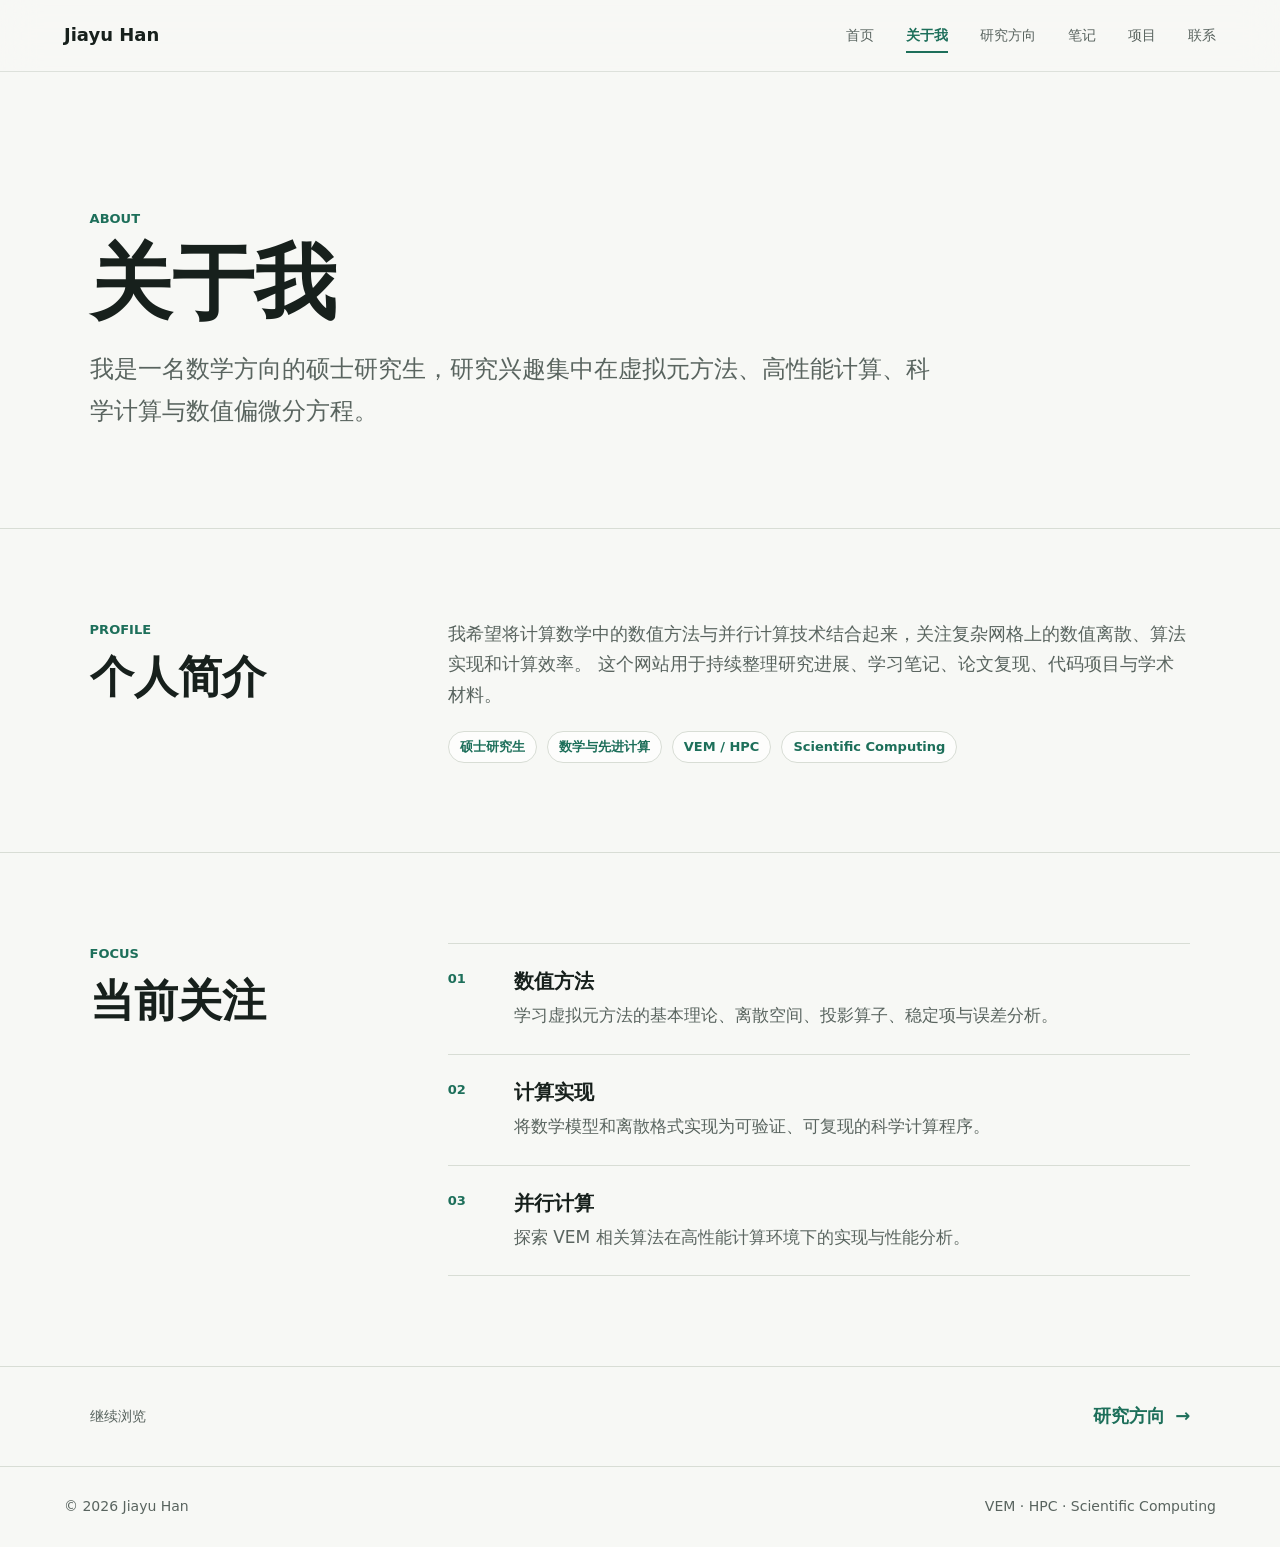
==== about.html @ b0d6ebdd "Build initial personal website" ====
<!doctype html>
<html lang="zh-CN">
  <head>
    <meta charset="UTF-8" />
    <meta name="viewport" content="width=device-width, initial-scale=1.0" />
    <meta name="description" content="关于 Jiayu Han：数学、虚拟元方法与高性能计算。" />
    <title>关于我 | Jiayu Han</title>
    <link rel="stylesheet" href="styles.css" />
  </head>
  <body>
    <header class="site-header">
      <a class="brand" href="index.html">Jiayu Han</a>
      <nav class="nav" aria-label="主导航">
        <a href="index.html">首页</a>
        <a href="about.html" aria-current="page">关于我</a>
        <a href="research.html">研究方向</a>
        <a href="notes.html">笔记</a>
        <a href="projects.html">项目</a>
        <a href="contact.html">联系</a>
      </nav>
    </header>

    <main class="page-main">
      <section class="page-hero">
        <p class="eyebrow">About</p>
        <h1>关于我</h1>
        <p class="page-lead">
          我是一名数学方向的硕士研究生，研究兴趣集中在虚拟元方法、高性能计算、科学计算与数值偏微分方程。
        </p>
      </section>

      <section class="page-section split-layout">
        <div>
          <p class="section-label">Profile</p>
          <h2>个人简介</h2>
        </div>
        <div class="prose">
          <p>
            我希望将计算数学中的数值方法与并行计算技术结合起来，关注复杂网格上的数值离散、算法实现和计算效率。
            这个网站用于持续整理研究进展、学习笔记、论文复现、代码项目与学术材料。
          </p>
          <div class="profile-facts" aria-label="基本信息">
            <span>硕士研究生</span>
            <span>数学与先进计算</span>
            <span>VEM / HPC</span>
            <span>Scientific Computing</span>
          </div>
        </div>
      </section>

      <section class="page-section split-layout">
        <div>
          <p class="section-label">Focus</p>
          <h2>当前关注</h2>
        </div>
        <div class="detail-list">
          <article>
            <span>01</span>
            <div>
              <h3>数值方法</h3>
              <p>学习虚拟元方法的基本理论、离散空间、投影算子、稳定项与误差分析。</p>
            </div>
          </article>
          <article>
            <span>02</span>
            <div>
              <h3>计算实现</h3>
              <p>将数学模型和离散格式实现为可验证、可复现的科学计算程序。</p>
            </div>
          </article>
          <article>
            <span>03</span>
            <div>
              <h3>并行计算</h3>
              <p>探索 VEM 相关算法在高性能计算环境下的实现与性能分析。</p>
            </div>
          </article>
        </div>
      </section>

      <nav class="page-next" aria-label="下一页">
        <span>继续浏览</span>
        <a href="research.html">研究方向</a>
      </nav>
    </main>

    <footer class="site-footer">
      <span>© 2026 Jiayu Han</span>
      <span>VEM · HPC · Scientific Computing</span>
    </footer>
  </body>
</html>
---- styles.css ----
:root {
  color-scheme: light;
  --bg: #f7f8f5;
  --paper: #ffffff;
  --ink: #17201c;
  --muted: #59645f;
  --line: #d8ddd5;
  --green: #1d6f5a;
  --green-dark: #125544;
  --blue: #245c8f;
  --gold: #b8872f;
  --soft-green: #e7f1ec;
  --shadow: 0 24px 70px rgba(33, 43, 38, 0.13);
}

* {
  box-sizing: border-box;
}

html {
  scroll-behavior: smooth;
  scroll-padding-top: 92px;
}

body {
  margin: 0;
  min-height: 100vh;
  background: var(--bg);
  color: var(--ink);
  font-family:
    Inter, ui-sans-serif, system-ui, -apple-system, BlinkMacSystemFont, "Segoe UI",
    "PingFang SC", "Hiragino Sans GB", "Microsoft YaHei", sans-serif;
  line-height: 1.7;
}

a {
  color: inherit;
  text-decoration: none;
}

.site-header {
  position: sticky;
  top: 0;
  z-index: 10;
  display: flex;
  align-items: center;
  justify-content: space-between;
  gap: 24px;
  min-height: 72px;
  padding: 0 clamp(20px, 5vw, 72px);
  border-bottom: 1px solid rgba(216, 221, 213, 0.8);
  background: rgba(247, 248, 245, 0.88);
  backdrop-filter: blur(18px);
}

.brand {
  font-size: 18px;
  font-weight: 760;
}

.nav {
  display: flex;
  align-items: center;
  gap: clamp(14px, 3vw, 32px);
  color: var(--muted);
  font-size: 14px;
  white-space: nowrap;
}

.nav a {
  position: relative;
  padding: 8px 0;
}

.nav a:hover {
  color: var(--green);
}

.nav a[aria-current="page"] {
  color: var(--green);
  font-weight: 760;
}

.nav a[aria-current="page"]::after {
  position: absolute;
  right: 0;
  bottom: 2px;
  left: 0;
  height: 2px;
  background: var(--green);
  content: "";
}

main {
  overflow: hidden;
}

.hero {
  display: grid;
  grid-template-columns: minmax(0, 0.9fr) minmax(340px, 1.1fr);
  align-items: center;
  gap: clamp(34px, 5.5vw, 82px);
  min-height: calc(100vh - 72px);
  padding: clamp(48px, 8vw, 96px) clamp(20px, 5vw, 72px) 44px;
}

.hero-copy {
  max-width: 710px;
}

.eyebrow,
.section-label {
  margin: 0 0 10px;
  color: var(--green);
  font-size: 13px;
  font-weight: 760;
  letter-spacing: 0;
  text-transform: uppercase;
}

h1,
h2,
h3,
p {
  margin-top: 0;
}

h1 {
  max-width: 680px;
  margin-bottom: 24px;
  font-size: clamp(42px, 7vw, 82px);
  line-height: 1.05;
  letter-spacing: 0;
}

h2 {
  margin-bottom: 0;
  font-size: clamp(28px, 4vw, 44px);
  line-height: 1.18;
  letter-spacing: 0;
}

h3 {
  margin-bottom: 10px;
  font-size: 20px;
  line-height: 1.35;
}

.hero-text {
  max-width: 650px;
  margin-bottom: 30px;
  color: var(--muted);
  font-size: clamp(17px, 2vw, 20px);
}

.hero-actions {
  display: flex;
  flex-wrap: wrap;
  gap: 12px;
}

.hero-jump {
  display: grid;
  grid-template-columns: minmax(0, 360px);
  gap: 10px;
  max-width: 360px;
  margin-top: 22px;
}

.hero-jump a {
  display: flex;
  align-items: center;
  gap: 12px;
  min-height: 44px;
  padding: 0 14px;
  border: 1px solid rgba(198, 206, 198, 0.9);
  border-radius: 8px;
  background: rgba(255, 255, 255, 0.72);
  color: var(--ink);
  font-size: 15px;
  font-weight: 720;
  transition:
    border-color 0.18s ease,
    background 0.18s ease,
    transform 0.18s ease;
}

.hero-jump a:hover {
  border-color: rgba(29, 111, 90, 0.55);
  background: var(--soft-green);
  transform: translateY(-1px);
}

.hero-jump span {
  color: var(--green);
  font-size: 12px;
  font-weight: 780;
}

.button {
  display: inline-flex;
  align-items: center;
  justify-content: center;
  min-height: 46px;
  padding: 0 18px;
  border: 1px solid var(--line);
  border-radius: 8px;
  font-weight: 720;
}

.button.primary {
  border-color: var(--green);
  background: var(--green);
  color: #fff;
}

.button.primary:hover {
  background: var(--green-dark);
}

.button.secondary {
  background: var(--paper);
  color: var(--ink);
}

.button:hover {
  transform: translateY(-1px);
}

.visual-panel {
  position: relative;
  min-height: 360px;
  border: 1px solid var(--line);
  border-radius: 8px;
  background:
    linear-gradient(135deg, rgba(255, 255, 255, 0.92), rgba(232, 238, 245, 0.9)),
    var(--paper);
  box-shadow: var(--shadow);
  overflow: hidden;
}

#meshCanvas {
  display: block;
  width: 100%;
  height: min(58vw, 520px);
  min-height: 360px;
}

.visual-caption {
  position: absolute;
  right: 18px;
  bottom: 16px;
  left: 18px;
  z-index: 2;
  display: flex;
  flex-wrap: wrap;
  justify-content: space-between;
  gap: 10px;
  color: rgba(23, 32, 28, 0.72);
  font-size: 13px;
  font-weight: 740;
}

.canvas-fallback {
  position: absolute;
  inset: 0;
  z-index: 1;
  display: grid;
  place-items: center;
  margin: 0;
  padding: 32px;
  background: var(--paper);
  color: var(--muted);
  text-align: center;
}

.research-item p,
.work-list p,
.notes-grid p {
  color: var(--muted);
  font-size: 17px;
}

.profile-facts {
  display: flex;
  flex-wrap: wrap;
  gap: 10px;
  margin-top: 20px;
}

.profile-facts span,
.status {
  display: inline-flex;
  align-items: center;
  min-height: 32px;
  padding: 0 11px;
  border: 1px solid var(--line);
  border-radius: 999px;
  background: rgba(255, 255, 255, 0.72);
  color: var(--green);
  font-size: 13px;
  font-weight: 740;
}

.research-grid {
  display: grid;
  grid-template-columns: repeat(3, minmax(0, 1fr));
  gap: 16px;
}

.research-item,
.work-list article,
.notes-grid article {
  border: 1px solid var(--line);
  border-radius: 8px;
  background: rgba(255, 255, 255, 0.66);
  padding: 24px;
}

.research-item:nth-child(1) {
  border-top: 4px solid var(--green);
}

.research-item:nth-child(2) {
  border-top: 4px solid var(--blue);
}

.research-item:nth-child(3) {
  border-top: 4px solid var(--gold);
}

.research-item ul {
  display: grid;
  gap: 8px;
  margin: 18px 0 0;
  padding-left: 18px;
  color: var(--muted);
  font-size: 15px;
}

.work-list {
  display: grid;
  gap: 16px;
  max-width: 850px;
}

.work-list article {
  position: relative;
}

.status {
  margin-top: 4px;
  color: var(--blue);
}

.notes-grid {
  display: grid;
  grid-template-columns: repeat(4, minmax(0, 1fr));
  gap: 16px;
}

.timeline {
  display: grid;
  gap: 14px;
  max-width: 900px;
}

.timeline div {
  display: grid;
  grid-template-columns: 52px minmax(0, 1fr);
  gap: 16px;
  align-items: center;
  min-height: 64px;
  padding: 16px 20px;
  border: 1px solid var(--line);
  border-radius: 8px;
  background: rgba(255, 255, 255, 0.62);
}

.timeline span {
  color: var(--gold);
  font-weight: 780;
}

.timeline p {
  margin: 0;
  color: var(--muted);
  font-size: 17px;
}

.site-footer {
  display: flex;
  justify-content: space-between;
  gap: 18px;
  padding: 28px clamp(20px, 5vw, 72px);
  border-top: 1px solid var(--line);
  color: var(--muted);
  font-size: 14px;
}

.page-main {
  min-height: calc(100vh - 72px);
}

.page-hero {
  max-width: 1120px;
  padding: clamp(72px, 11vw, 136px) clamp(20px, 7vw, 104px)
    clamp(56px, 8vw, 96px);
}

.page-hero h1 {
  margin-bottom: 22px;
}

.page-lead {
  max-width: 850px;
  margin-bottom: 0;
  color: var(--muted);
  font-size: clamp(18px, 2.4vw, 24px);
  line-height: 1.75;
}

.page-section {
  padding: clamp(52px, 7vw, 92px) clamp(20px, 7vw, 104px);
  border-top: 1px solid var(--line);
}

.split-layout {
  display: grid;
  grid-template-columns: minmax(220px, 0.38fr) minmax(0, 1fr);
  gap: clamp(24px, 6vw, 76px);
  align-items: start;
}

.prose {
  max-width: 850px;
}

.prose > p {
  color: var(--muted);
  font-size: 18px;
}

.detail-list {
  display: grid;
  gap: 0;
  max-width: 900px;
  border-top: 1px solid var(--line);
}

.detail-list article {
  display: grid;
  grid-template-columns: 48px minmax(0, 1fr);
  gap: 18px;
  padding: 24px 0;
  border-bottom: 1px solid var(--line);
}

.detail-list article > span {
  color: var(--green);
  font-size: 13px;
  font-weight: 780;
}

.detail-list h3 {
  margin-bottom: 6px;
}

.detail-list p {
  margin-bottom: 0;
  color: var(--muted);
  font-size: 17px;
}

.page-section .research-grid,
.page-section .notes-grid {
  max-width: 1320px;
}

.research-item h2,
.notes-grid h2 {
  margin-bottom: 12px;
  font-size: 22px;
  line-height: 1.35;
}

.notes-grid .status {
  margin: 0 0 16px;
}

.empty-state {
  max-width: 900px;
  padding: clamp(28px, 4vw, 44px);
  border: 1px solid var(--line);
  border-left: 4px solid var(--green);
  border-radius: 8px;
  background: rgba(255, 255, 255, 0.66);
}

.empty-state h3 {
  margin-top: 18px;
}

.empty-state p {
  max-width: 720px;
  margin-bottom: 0;
  color: var(--muted);
  font-size: 17px;
}

.contact-page {
  display: grid;
  grid-template-columns: repeat(2, minmax(0, 1fr));
  gap: 16px;
}

.contact-method {
  min-height: 230px;
  padding: clamp(28px, 5vw, 52px);
  border: 1px solid var(--line);
  border-radius: 8px;
  background: rgba(255, 255, 255, 0.66);
}

.contact-method h2 {
  margin-bottom: 28px;
}

.contact-method a {
  color: var(--blue);
  font-size: clamp(16px, 2vw, 20px);
  font-weight: 720;
  overflow-wrap: anywhere;
}

.page-next {
  display: flex;
  align-items: center;
  justify-content: space-between;
  gap: 20px;
  min-height: 100px;
  padding: 24px clamp(20px, 7vw, 104px);
  border-top: 1px solid var(--line);
  color: var(--muted);
  font-size: 14px;
}

.page-next a {
  color: var(--green);
  font-size: 18px;
  font-weight: 760;
}

.page-next a::after {
  margin-left: 10px;
  content: "→";
}

@media (max-width: 880px) {
  .site-header {
    align-items: flex-start;
    flex-direction: column;
    min-height: auto;
    padding-top: 16px;
    padding-bottom: 16px;
  }

  .hero,
  .split-layout {
    grid-template-columns: 1fr;
  }

  .hero {
    min-height: auto;
    padding-top: 44px;
  }

  .research-grid {
    grid-template-columns: 1fr;
  }

  .notes-grid {
    grid-template-columns: repeat(2, minmax(0, 1fr));
  }

  .contact-page {
    grid-template-columns: 1fr;
  }
}

@media (max-width: 560px) {
  .nav {
    width: 100%;
    justify-content: flex-start;
    gap: 10px;
    overflow-x: auto;
    padding-bottom: 2px;
  }

  h1 {
    font-size: 40px;
  }

  .button {
    width: 100%;
  }

  .hero-jump,
  .notes-grid {
    grid-template-columns: 1fr;
  }

  .hero-jump {
    max-width: none;
  }

  .visual-panel {
    min-height: 300px;
  }

  #meshCanvas {
    height: 330px;
    min-height: 300px;
  }

  .site-footer {
    flex-direction: column;
  }

  .page-next {
    align-items: flex-start;
    flex-direction: column;
  }
}
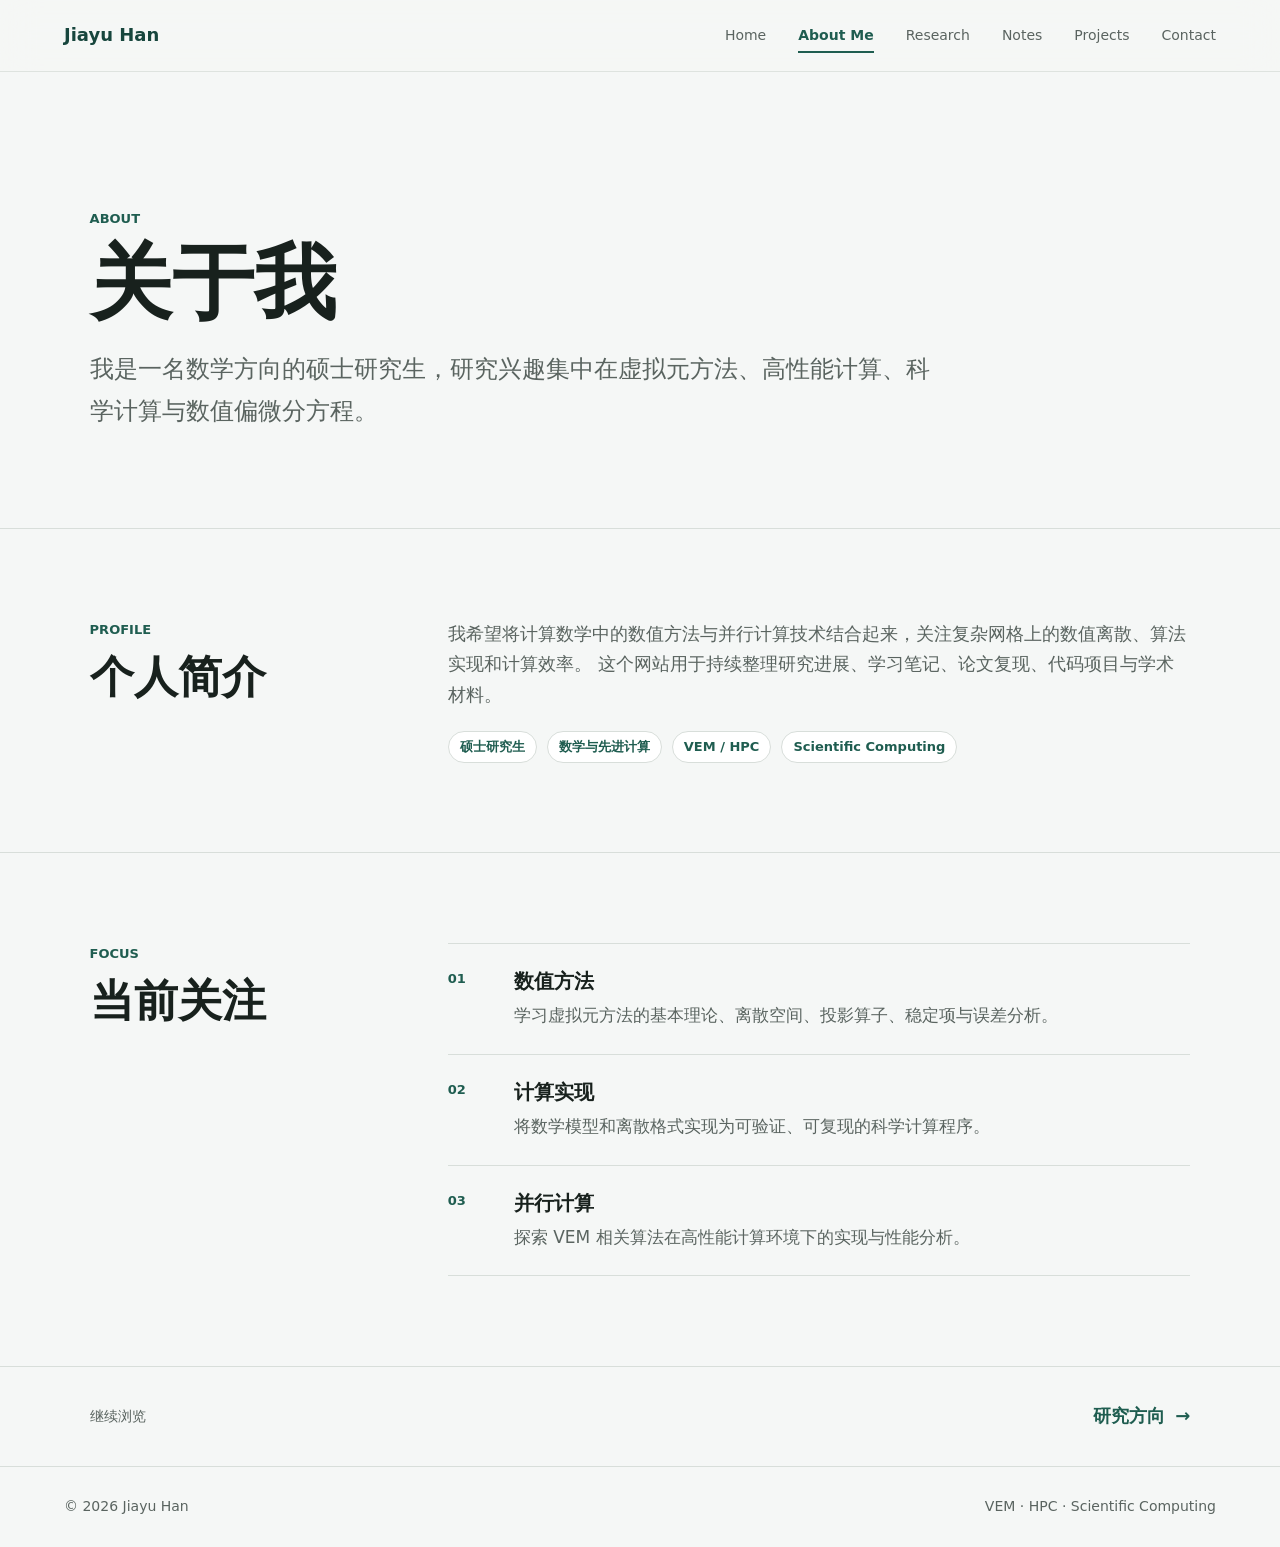
==== commit 0b7cab6a: "English update" ====
--- a/about.html
+++ b/about.html
@@ -4,19 +4,19 @@
     <meta charset="UTF-8" />
     <meta name="viewport" content="width=device-width, initial-scale=1.0" />
     <meta name="description" content="关于 Jiayu Han：数学、虚拟元方法与高性能计算。" />
-    <title>关于我 | Jiayu Han</title>
+    <title>About me | Jiayu Han</title>
     <link rel="stylesheet" href="styles.css" />
   </head>
   <body>
     <header class="site-header">
       <a class="brand" href="index.html">Jiayu Han</a>
       <nav class="nav" aria-label="主导航">
-        <a href="index.html">首页</a>
-        <a href="about.html" aria-current="page">关于我</a>
-        <a href="research.html">研究方向</a>
-        <a href="notes.html">笔记</a>
-        <a href="projects.html">项目</a>
-        <a href="contact.html">联系</a>
+        <a href="index.html">Home</a>
+        <a href="about.html" aria-current="page">About Me</a>
+        <a href="research.html">Research</a>
+        <a href="notes.html">Notes</a>
+        <a href="projects.html">Projects</a>
+        <a href="contact.html">Contact</a>
       </nav>
     </header>
 
--- a/styles.css
+++ b/styles.css
@@ -1,16 +1,16 @@
 :root {
   color-scheme: light;
-  --bg: #f7f8f5;
+  --bg: #f5f7f6;
   --paper: #ffffff;
-  --ink: #17201c;
-  --muted: #59645f;
-  --line: #d8ddd5;
-  --green: #1d6f5a;
-  --green-dark: #125544;
-  --blue: #245c8f;
-  --gold: #b8872f;
-  --soft-green: #e7f1ec;
-  --shadow: 0 24px 70px rgba(33, 43, 38, 0.13);
+  --ink: #18211d;
+  --muted: #5a6460;
+  --line: #d8deda;
+  --green: #1f5d50;
+  --green-dark: #17463d;
+  --blue: #315f79;
+  --gold: #8a6428;
+  --soft-green: #e8f0ed;
+  --shadow: 0 14px 36px rgba(20, 34, 29, 0.09);
 }
 
 * {
@@ -38,6 +38,13 @@
   text-decoration: none;
 }
 
+a:focus-visible,
+button:focus-visible {
+  outline: 3px solid rgba(49, 95, 121, 0.5);
+  outline-offset: 4px;
+  border-radius: 6px;
+}
+
 .site-header {
   position: sticky;
   top: 0;
@@ -48,12 +55,13 @@
   gap: 24px;
   min-height: 72px;
   padding: 0 clamp(20px, 5vw, 72px);
-  border-bottom: 1px solid rgba(216, 221, 213, 0.8);
-  background: rgba(247, 248, 245, 0.88);
+  border-bottom: 1px solid rgba(216, 222, 218, 0.82);
+  background: rgba(245, 247, 246, 0.9);
   backdrop-filter: blur(18px);
 }
 
 .brand {
+  color: var(--green-dark);
   font-size: 18px;
   font-weight: 760;
 }
@@ -173,9 +181,9 @@
   gap: 12px;
   min-height: 44px;
   padding: 0 14px;
-  border: 1px solid rgba(198, 206, 198, 0.9);
+  border: 1px solid var(--line);
   border-radius: 8px;
-  background: rgba(255, 255, 255, 0.72);
+  background: var(--paper);
   color: var(--ink);
   font-size: 15px;
   font-weight: 720;
@@ -186,7 +194,7 @@
 }
 
 .hero-jump a:hover {
-  border-color: rgba(29, 111, 90, 0.55);
+  border-color: rgba(31, 93, 80, 0.48);
   background: var(--soft-green);
   transform: translateY(-1px);
 }
@@ -220,7 +228,7 @@
 
 .button.secondary {
   background: var(--paper);
-  color: var(--ink);
+  color: var(--blue);
 }
 
 .button:hover {
@@ -233,7 +241,7 @@
   border: 1px solid var(--line);
   border-radius: 8px;
   background:
-    linear-gradient(135deg, rgba(255, 255, 255, 0.92), rgba(232, 238, 245, 0.9)),
+    linear-gradient(135deg, #ffffff, #edf2f0),
     var(--paper);
   box-shadow: var(--shadow);
   overflow: hidden;
@@ -296,7 +304,7 @@
   padding: 0 11px;
   border: 1px solid var(--line);
   border-radius: 999px;
-  background: rgba(255, 255, 255, 0.72);
+  background: var(--paper);
   color: var(--green);
   font-size: 13px;
   font-weight: 740;
@@ -306,6 +314,7 @@
   display: grid;
   grid-template-columns: repeat(3, minmax(0, 1fr));
   gap: 16px;
+  counter-reset: research-item;
 }
 
 .research-item,
@@ -313,20 +322,21 @@
 .notes-grid article {
   border: 1px solid var(--line);
   border-radius: 8px;
-  background: rgba(255, 255, 255, 0.66);
+  background: var(--paper);
   padding: 24px;
 }
 
-.research-item:nth-child(1) {
-  border-top: 4px solid var(--green);
-}
-
-.research-item:nth-child(2) {
-  border-top: 4px solid var(--blue);
-}
-
-.research-item:nth-child(3) {
-  border-top: 4px solid var(--gold);
+.research-item {
+  counter-increment: research-item;
+}
+
+.research-item::before {
+  display: block;
+  margin-bottom: 14px;
+  color: var(--green);
+  content: "0" counter(research-item);
+  font-size: 12px;
+  font-weight: 780;
 }
 
 .research-item ul {
@@ -350,7 +360,7 @@
 
 .status {
   margin-top: 4px;
-  color: var(--blue);
+  color: var(--muted);
 }
 
 .notes-grid {
@@ -374,7 +384,7 @@
   padding: 16px 20px;
   border: 1px solid var(--line);
   border-radius: 8px;
-  background: rgba(255, 255, 255, 0.62);
+  background: var(--paper);
 }
 
 .timeline span {
@@ -439,6 +449,17 @@
 .prose > p {
   color: var(--muted);
   font-size: 18px;
+}
+
+.prose a,
+.research-item a,
+.work-list a,
+.notes-grid a,
+.detail-list a {
+  color: var(--blue);
+  text-decoration: underline;
+  text-decoration-color: rgba(49, 95, 121, 0.42);
+  text-underline-offset: 0.16em;
 }
 
 .detail-list {
@@ -494,7 +515,7 @@
   border: 1px solid var(--line);
   border-left: 4px solid var(--green);
   border-radius: 8px;
-  background: rgba(255, 255, 255, 0.66);
+  background: var(--paper);
 }
 
 .empty-state h3 {
@@ -519,7 +540,7 @@
   padding: clamp(28px, 5vw, 52px);
   border: 1px solid var(--line);
   border-radius: 8px;
-  background: rgba(255, 255, 255, 0.66);
+  background: var(--paper);
 }
 
 .contact-method h2 {
@@ -531,6 +552,9 @@
   font-size: clamp(16px, 2vw, 20px);
   font-weight: 720;
   overflow-wrap: anywhere;
+  text-decoration: underline;
+  text-decoration-color: rgba(49, 95, 121, 0.42);
+  text-underline-offset: 0.16em;
 }
 
 .page-next {
@@ -589,12 +613,39 @@
 }
 
 @media (max-width: 560px) {
+  .site-header {
+    gap: 12px;
+  }
+
   .nav {
     width: 100%;
+    display: grid;
+    grid-auto-columns: max-content;
+    grid-auto-flow: column;
     justify-content: flex-start;
-    gap: 10px;
+    gap: 6px;
     overflow-x: auto;
-    padding-bottom: 2px;
+    padding: 4px 0 6px;
+    -webkit-overflow-scrolling: touch;
+    scrollbar-width: none;
+  }
+
+  .nav::-webkit-scrollbar {
+    display: none;
+  }
+
+  .nav a {
+    min-height: 36px;
+    padding: 6px 10px;
+    border-radius: 999px;
+  }
+
+  .nav a[aria-current="page"] {
+    background: var(--soft-green);
+  }
+
+  .nav a[aria-current="page"]::after {
+    display: none;
   }
 
   h1 {
@@ -632,3 +683,17 @@
     flex-direction: column;
   }
 }
+
+@media (prefers-reduced-motion: reduce) {
+  html {
+    scroll-behavior: auto;
+  }
+
+  *,
+  *::before,
+  *::after {
+    animation-duration: 0.01ms !important;
+    animation-iteration-count: 1 !important;
+    transition-duration: 0.01ms !important;
+  }
+}
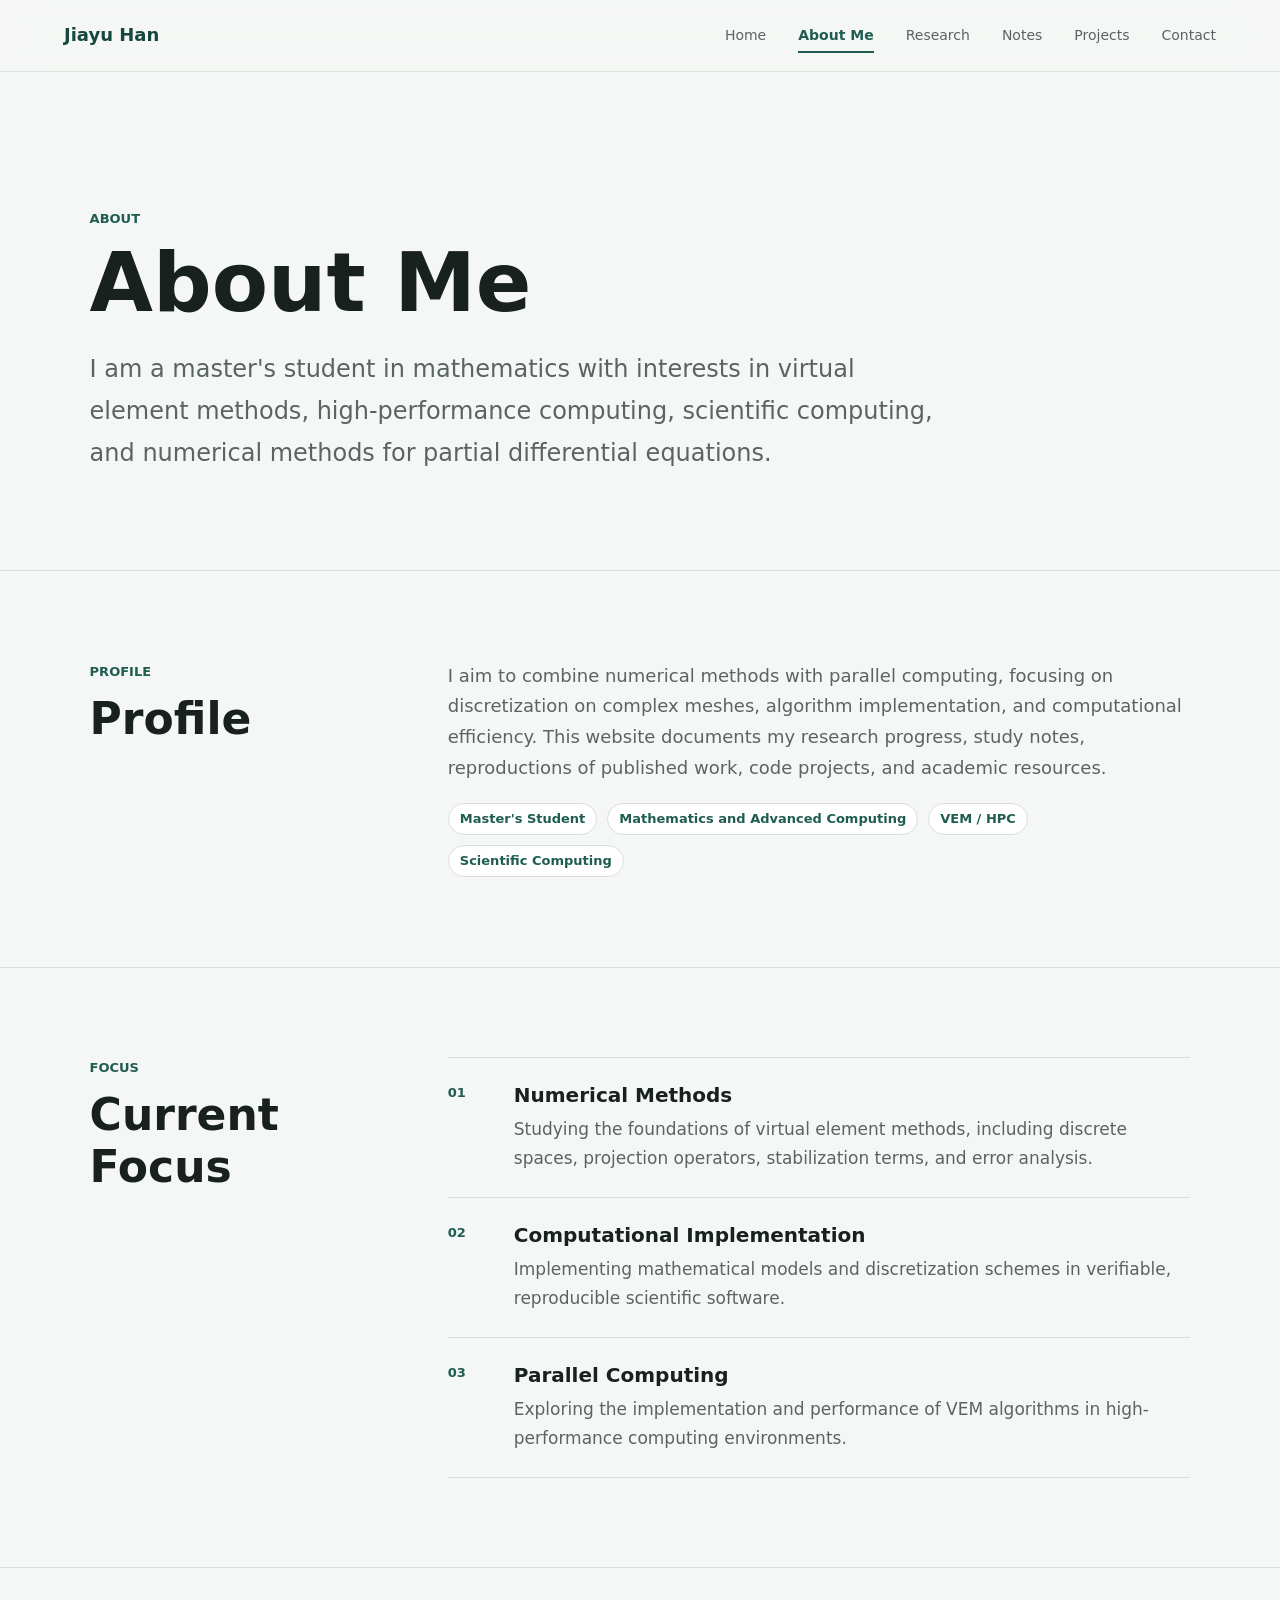
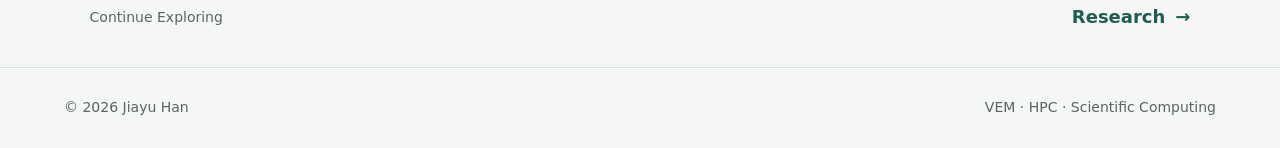
==== commit 34adac8b: "Translate academic website into English" ====
--- a/about.html
+++ b/about.html
@@ -1,16 +1,16 @@
 <!doctype html>
-<html lang="zh-CN">
+<html lang="en">
   <head>
     <meta charset="UTF-8" />
     <meta name="viewport" content="width=device-width, initial-scale=1.0" />
-    <meta name="description" content="关于 Jiayu Han：数学、虚拟元方法与高性能计算。" />
-    <title>About me | Jiayu Han</title>
+    <meta name="description" content="About Jiayu Han: mathematics, virtual element methods, and high-performance computing." />
+    <title>About Me | Jiayu Han</title>
     <link rel="stylesheet" href="styles.css" />
   </head>
   <body>
     <header class="site-header">
       <a class="brand" href="index.html">Jiayu Han</a>
-      <nav class="nav" aria-label="主导航">
+      <nav class="nav" aria-label="Main navigation">
         <a href="index.html">Home</a>
         <a href="about.html" aria-current="page">About Me</a>
         <a href="research.html">Research</a>
@@ -23,25 +23,25 @@
     <main class="page-main">
       <section class="page-hero">
         <p class="eyebrow">About</p>
-        <h1>关于我</h1>
+        <h1>About Me</h1>
         <p class="page-lead">
-          我是一名数学方向的硕士研究生，研究兴趣集中在虚拟元方法、高性能计算、科学计算与数值偏微分方程。
+          I am a master's student in mathematics with interests in virtual element methods, high-performance computing, scientific computing, and numerical methods for partial differential equations.
         </p>
       </section>
 
       <section class="page-section split-layout">
         <div>
           <p class="section-label">Profile</p>
-          <h2>个人简介</h2>
+          <h2>Profile</h2>
         </div>
         <div class="prose">
           <p>
-            我希望将计算数学中的数值方法与并行计算技术结合起来，关注复杂网格上的数值离散、算法实现和计算效率。
-            这个网站用于持续整理研究进展、学习笔记、论文复现、代码项目与学术材料。
+            I aim to combine numerical methods with parallel computing, focusing on discretization on complex meshes, algorithm implementation, and computational efficiency.
+            This website documents my research progress, study notes, reproductions of published work, code projects, and academic resources.
           </p>
-          <div class="profile-facts" aria-label="基本信息">
-            <span>硕士研究生</span>
-            <span>数学与先进计算</span>
+          <div class="profile-facts" aria-label="Profile details">
+            <span>Master's Student</span>
+            <span>Mathematics and Advanced Computing</span>
             <span>VEM / HPC</span>
             <span>Scientific Computing</span>
           </div>
@@ -51,36 +51,36 @@
       <section class="page-section split-layout">
         <div>
           <p class="section-label">Focus</p>
-          <h2>当前关注</h2>
+          <h2>Current Focus</h2>
         </div>
         <div class="detail-list">
           <article>
             <span>01</span>
             <div>
-              <h3>数值方法</h3>
-              <p>学习虚拟元方法的基本理论、离散空间、投影算子、稳定项与误差分析。</p>
+              <h3>Numerical Methods</h3>
+              <p>Studying the foundations of virtual element methods, including discrete spaces, projection operators, stabilization terms, and error analysis.</p>
             </div>
           </article>
           <article>
             <span>02</span>
             <div>
-              <h3>计算实现</h3>
-              <p>将数学模型和离散格式实现为可验证、可复现的科学计算程序。</p>
+              <h3>Computational Implementation</h3>
+              <p>Implementing mathematical models and discretization schemes in verifiable, reproducible scientific software.</p>
             </div>
           </article>
           <article>
             <span>03</span>
             <div>
-              <h3>并行计算</h3>
-              <p>探索 VEM 相关算法在高性能计算环境下的实现与性能分析。</p>
+              <h3>Parallel Computing</h3>
+              <p>Exploring the implementation and performance of VEM algorithms in high-performance computing environments.</p>
             </div>
           </article>
         </div>
       </section>
 
-      <nav class="page-next" aria-label="下一页">
-        <span>继续浏览</span>
-        <a href="research.html">研究方向</a>
+      <nav class="page-next" aria-label="Next page">
+        <span>Continue Exploring</span>
+        <a href="research.html">Research</a>
       </nav>
     </main>
 
--- a/styles.css
+++ b/styles.css
@@ -131,6 +131,7 @@
 h3,
 p {
   margin-top: 0;
+  overflow-wrap: anywhere;
 }
 
 h1 {
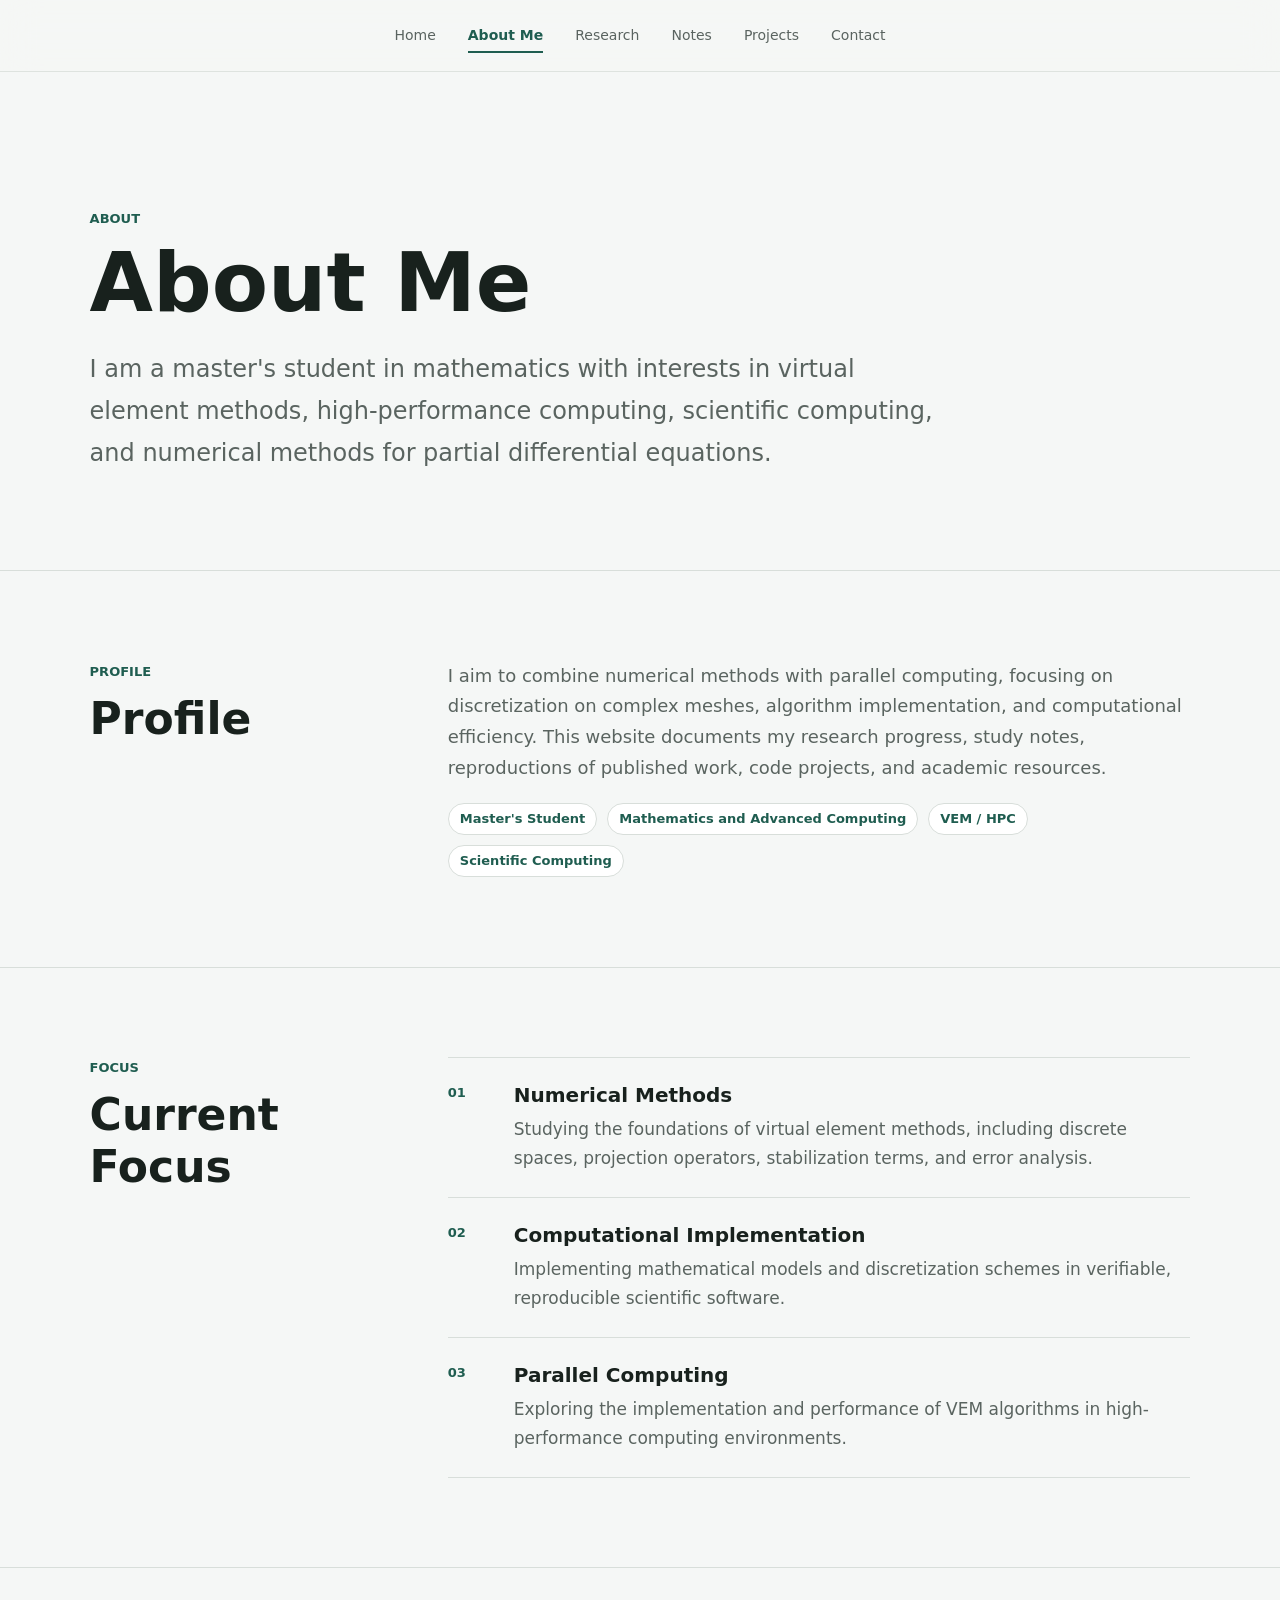
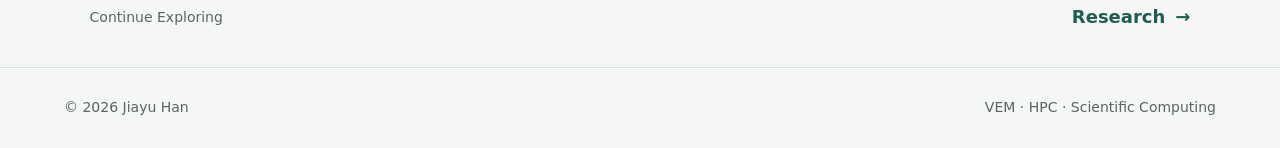
==== commit 597e3450: "Remove header branding and center site navigation" ====
--- a/about.html
+++ b/about.html
@@ -9,7 +9,6 @@
   </head>
   <body>
     <header class="site-header">
-      <a class="brand" href="index.html">Jiayu Han</a>
       <nav class="nav" aria-label="Main navigation">
         <a href="index.html">Home</a>
         <a href="about.html" aria-current="page">About Me</a>
--- a/styles.css
+++ b/styles.css
@@ -51,19 +51,12 @@
   z-index: 10;
   display: flex;
   align-items: center;
-  justify-content: space-between;
-  gap: 24px;
+  justify-content: center;
   min-height: 72px;
   padding: 0 clamp(20px, 5vw, 72px);
   border-bottom: 1px solid rgba(216, 222, 218, 0.82);
   background: rgba(245, 247, 246, 0.9);
   backdrop-filter: blur(18px);
-}
-
-.brand {
-  color: var(--green-dark);
-  font-size: 18px;
-  font-weight: 760;
 }
 
 .nav {
@@ -108,8 +101,9 @@
   grid-template-columns: minmax(0, 0.9fr) minmax(340px, 1.1fr);
   align-items: center;
   gap: clamp(34px, 5.5vw, 82px);
-  min-height: calc(100vh - 72px);
-  padding: clamp(48px, 8vw, 96px) clamp(20px, 5vw, 72px) 44px;
+  max-width: 1440px;
+  margin: 0 auto;
+  padding: clamp(48px, 6vw, 80px) clamp(20px, 5vw, 72px) 64px;
 }
 
 .hero-copy {
@@ -168,42 +162,126 @@
   gap: 12px;
 }
 
-.hero-jump {
-  display: grid;
-  grid-template-columns: minmax(0, 360px);
-  gap: 10px;
-  max-width: 360px;
-  margin-top: 22px;
-}
-
-.hero-jump a {
-  display: flex;
-  align-items: center;
-  gap: 12px;
-  min-height: 44px;
-  padding: 0 14px;
+.hero-copy h1 {
+  margin-bottom: 16px;
+  letter-spacing: -0.035em;
+}
+
+.hero-subtitle {
+  margin-bottom: 24px;
+  color: var(--green);
+  font-size: clamp(20px, 2vw, 26px);
+  font-weight: 550;
+  line-height: 1.4;
+}
+
+.home-overview {
+  display: grid;
+  grid-template-columns: minmax(0, 1.25fr) minmax(0, 0.85fr);
+  gap: clamp(36px, 6vw, 88px);
+  max-width: 1440px;
+  margin: 0 auto;
+  padding: 40px clamp(20px, 5vw, 72px) 72px;
+  border-top: 1px solid var(--line);
+}
+
+.home-overview h2 {
+  margin-bottom: 28px;
+  font-size: clamp(24px, 2.5vw, 30px);
+}
+
+.featured-list {
+  display: grid;
+  gap: 18px;
+}
+
+.featured-project {
+  padding: 24px;
   border: 1px solid var(--line);
   border-radius: 8px;
   background: var(--paper);
-  color: var(--ink);
-  font-size: 15px;
-  font-weight: 720;
-  transition:
-    border-color 0.18s ease,
-    background 0.18s ease,
-    transform 0.18s ease;
-}
-
-.hero-jump a:hover {
-  border-color: rgba(31, 93, 80, 0.48);
-  background: var(--soft-green);
-  transform: translateY(-1px);
-}
-
-.hero-jump span {
-  color: var(--green);
+}
+
+.project-heading {
+  display: flex;
+  align-items: flex-start;
+  justify-content: space-between;
+  flex-wrap: wrap;
+  gap: 10px 16px;
+  margin-bottom: 14px;
+}
+
+.project-heading h3 {
+  flex: 1 1 240px;
+  margin: 0;
+  font-size: 19px;
+}
+
+.project-heading .status {
+  flex: 0 0 auto;
+  margin: 0;
   font-size: 12px;
-  font-weight: 780;
+}
+
+.project-heading a:hover {
+  color: var(--green);
+  text-decoration: underline;
+  text-underline-offset: 3px;
+}
+
+.featured-project p,
+.updates-list p {
+  margin-bottom: 16px;
+  color: var(--muted);
+  font-size: 16px;
+}
+
+.text-link {
+  display: inline-flex;
+  align-items: center;
+  gap: 10px;
+  min-height: 36px;
+  color: var(--green);
+  font-size: 14px;
+  font-weight: 650;
+  text-decoration: underline;
+  text-underline-offset: 4px;
+  text-decoration-color: var(--line);
+}
+
+.text-link:hover {
+  text-decoration-color: currentColor;
+}
+
+.updates-list {
+  margin: 0;
+  padding: 0;
+  list-style: none;
+}
+
+.updates-list li {
+  padding: 0 0 24px;
+  border-bottom: 1px solid var(--line);
+}
+
+.updates-list li + li {
+  padding-top: 24px;
+}
+
+.updates-list time {
+  display: block;
+  margin-bottom: 8px;
+  color: var(--muted);
+  font-size: 13px;
+  font-variant-numeric: tabular-nums;
+}
+
+.updates-list h3 {
+  font-size: 18px;
+}
+
+.updates-list p {
+  margin-bottom: 0;
 }
 
 .button {
@@ -238,7 +316,10 @@
 
 .visual-panel {
   position: relative;
-  min-height: 360px;
+  width: 100%;
+  max-width: 640px;
+  aspect-ratio: 16 / 10;
+  justify-self: center;
   border: 1px solid var(--line);
   border-radius: 8px;
   background:
@@ -249,10 +330,11 @@
 }
 
 #meshCanvas {
+  position: absolute;
+  inset: 0;
   display: block;
   width: 100%;
-  height: min(58vw, 520px);
-  min-height: 360px;
+  height: 100%;
 }
 
 .visual-caption {
@@ -582,15 +664,8 @@
 }
 
 @media (max-width: 880px) {
-  .site-header {
-    align-items: flex-start;
-    flex-direction: column;
-    min-height: auto;
-    padding-top: 16px;
-    padding-bottom: 16px;
-  }
-
   .hero,
+  .home-overview,
   .split-layout {
     grid-template-columns: 1fr;
   }
@@ -614,30 +689,30 @@
 }
 
 @media (max-width: 560px) {
+  html {
+    scroll-padding-top: 124px;
+  }
+
   .site-header {
-    gap: 12px;
+    padding-top: 8px;
+    padding-bottom: 8px;
   }
 
   .nav {
+    display: grid;
+    grid-template-columns: repeat(3, minmax(0, 1fr));
     width: 100%;
-    display: grid;
-    grid-auto-columns: max-content;
-    grid-auto-flow: column;
-    justify-content: flex-start;
-    gap: 6px;
-    overflow-x: auto;
-    padding: 4px 0 6px;
-    -webkit-overflow-scrolling: touch;
-    scrollbar-width: none;
-  }
-
-  .nav::-webkit-scrollbar {
-    display: none;
+    max-width: 420px;
+    gap: 4px 8px;
+    text-align: center;
   }
 
   .nav a {
-    min-height: 36px;
-    padding: 6px 10px;
+    display: flex;
+    align-items: center;
+    justify-content: center;
+    min-height: 44px;
+    padding: 6px 8px;
     border-radius: 999px;
   }
 
@@ -657,22 +732,8 @@
     width: 100%;
   }
 
-  .hero-jump,
   .notes-grid {
     grid-template-columns: 1fr;
-  }
-
-  .hero-jump {
-    max-width: none;
-  }
-
-  .visual-panel {
-    min-height: 300px;
-  }
-
-  #meshCanvas {
-    height: 330px;
-    min-height: 300px;
   }
 
   .site-footer {
